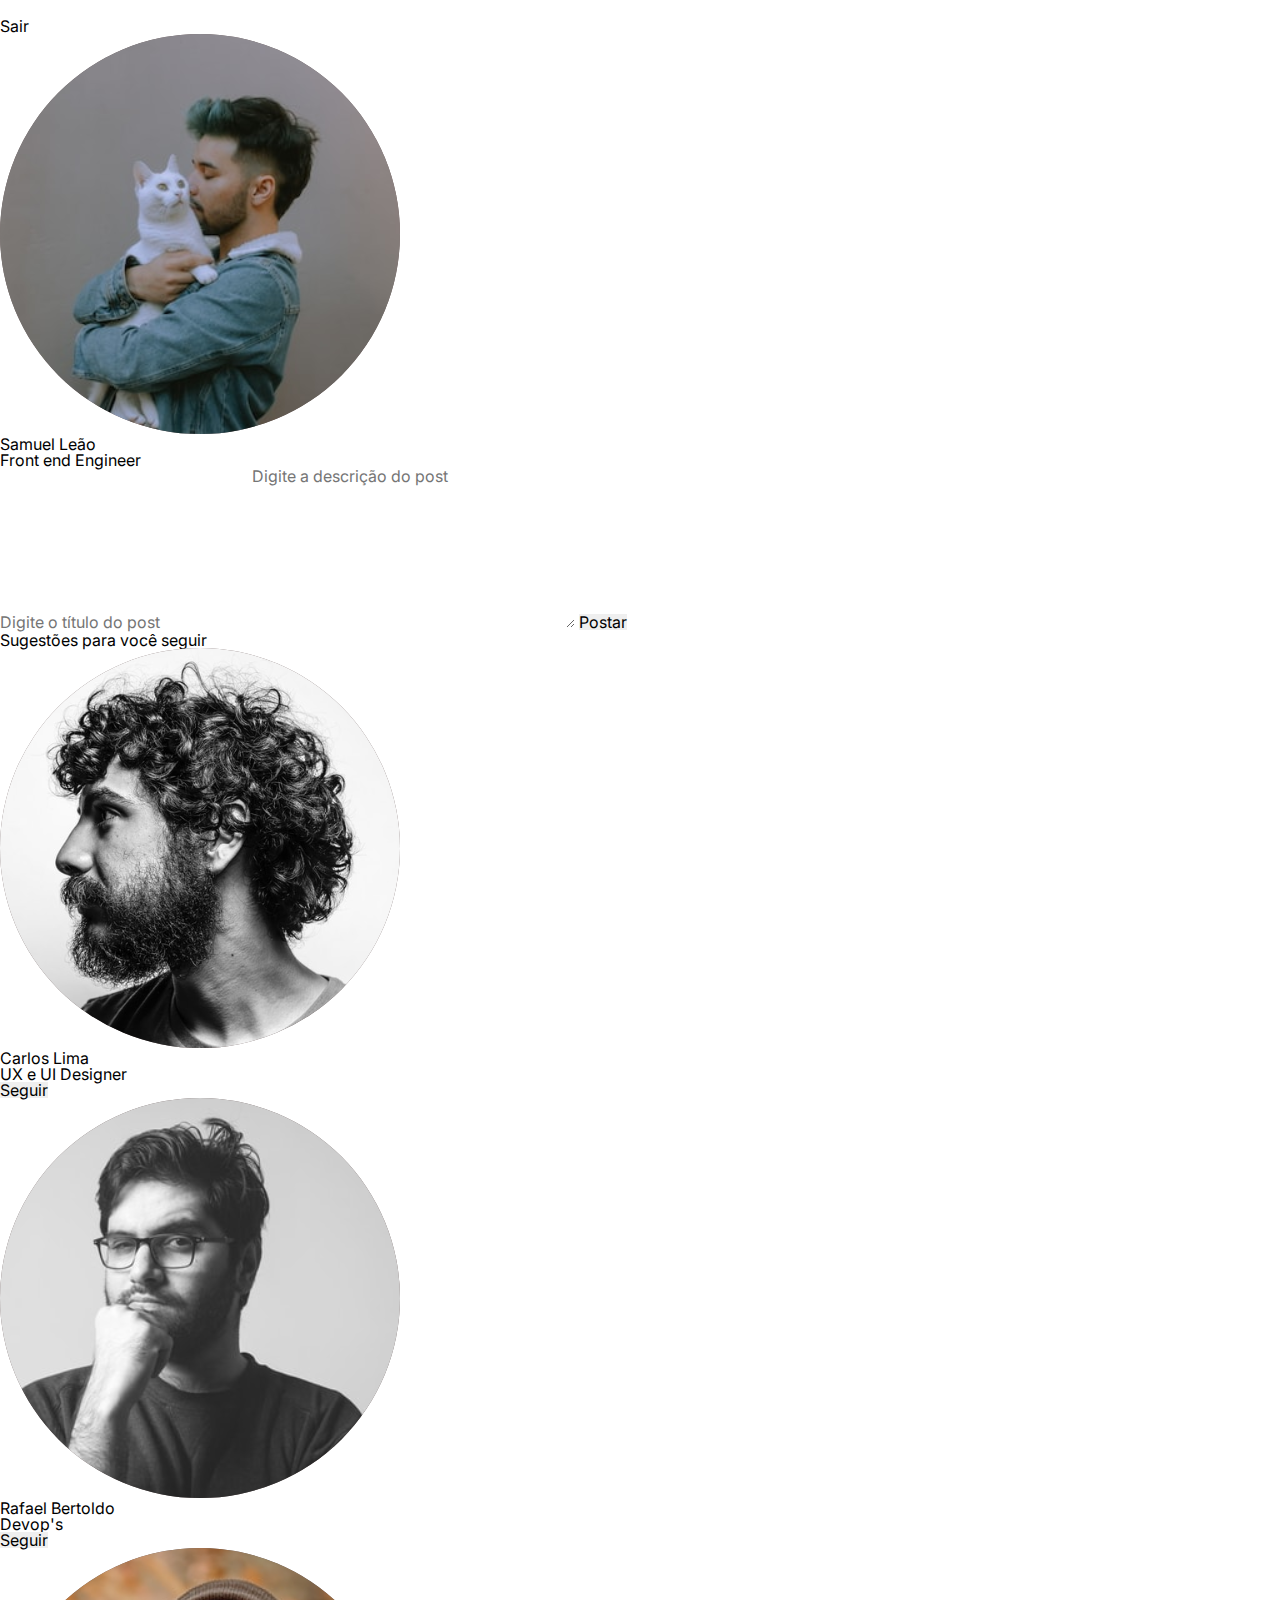
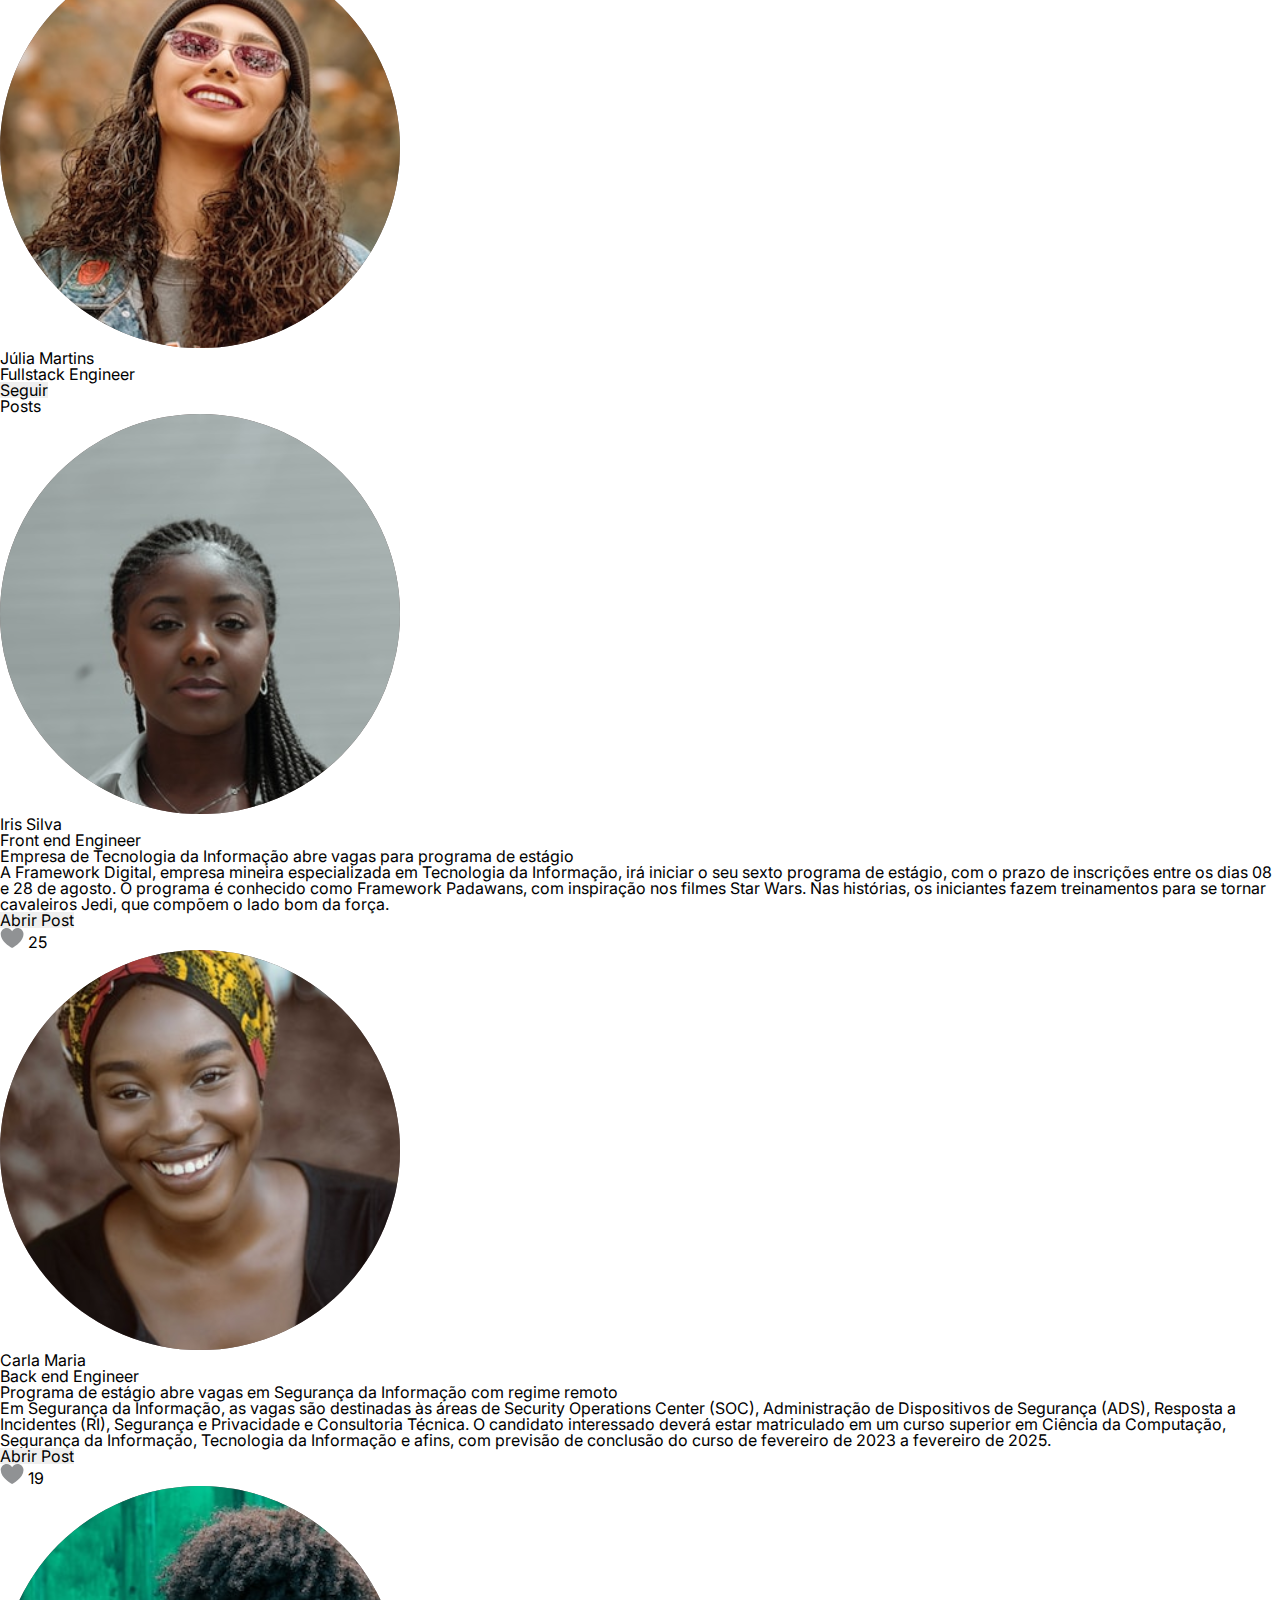
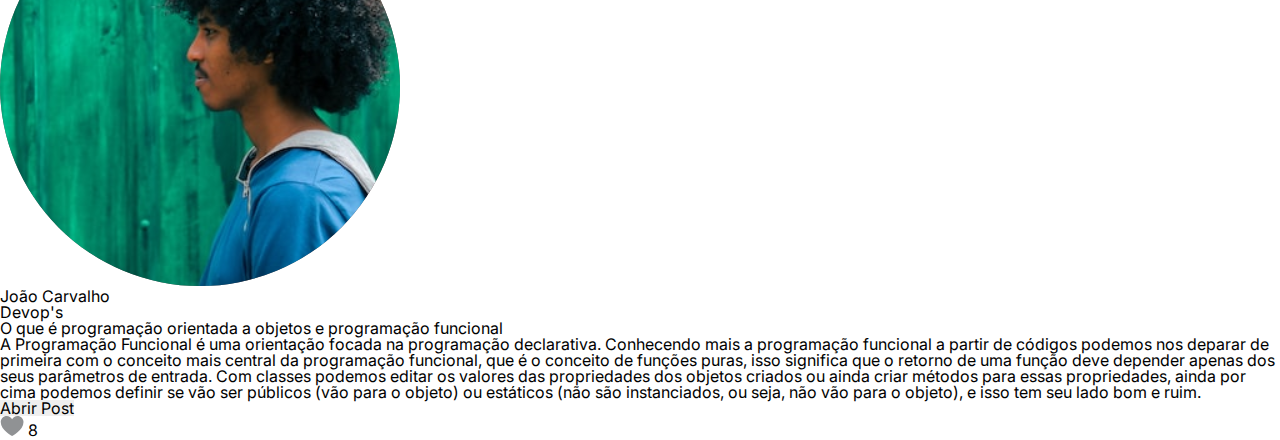
==== index.html @ a4822a01 "Initial commit" ====
<!DOCTYPE html>
<html lang="en">
  <head>
    <meta charset="UTF-8" />
    <meta http-equiv="X-UA-Compatible" content="IE=edge" />
    <meta name="viewport" content="width=device-width, initial-scale=1.0" />

    <!-- CSS -->
    <link rel="stylesheet" href="./src/styles/reset.css" />
    <link rel="stylesheet" href="./src/styles/index.css" />

    <!-- FONTE -->
    <link rel="preconnect" href="https://fonts.googleapis.com" />
    <link rel="preconnect" href="https://fonts.gstatic.com" crossorigin />
    <link
      href="https://fonts.googleapis.com/css2?family=Inter:wght@100;200;300;400;500;600;700;800;900&display=swap"
      rel="stylesheet"
    />

    <title>Criando rede social</title>
  </head>
  <body>
    <!-- HEADER -->
    <header>
      <img src="./src/assets/img/logo.svg" alt="" />
      <p>Sair</p>
    </header>

    <!-- CONTEÚDO PRINCIPAL -->
    <main>
      <!-- ÁREA 1 (CRIAÇÃO DE POST E SUGESTÕES)-->
      <section>
        <!-- CRIAÇÃO DE UM NOVO POST -->
        <section>
          <div>
            <img src="./src/assets/img/user1.svg" alt="Samuel" />
            <div>
              <h2>Samuel Leão</h2>
              <p>Front end Engineer</p>
            </div>
          </div>

          <!-- FORM DE CRIAÇÃO DE UM NOVO POST -->
          <form>
            <input
              type="text"
              placeholder="Digite o título do post"
              required=""
            />
            <textarea
              placeholder="Digite a descrição do post"
              name=""
              id=""
              cols="30"
              rows="10"
              required=""
            ></textarea>
            <button type="submit">Postar</button>
          </form>
        </section>

        <!-- SUGESTÕES PARA SEGUIR -->
        <section>
          <h2>Sugestões para você seguir</h2>
          <ul>
            <!-- SUGESTÃO 1 -->
            <li>
              <div>
                <img src="./src/assets/img/user2.svg" alt="Carlos Lima" />
                <div>
                  <h2>Carlos Lima</h2>
                  <p>UX e UI Designer</p>
                </div>
              </div>
              <button>Seguir</button>
            </li>
            <!-- SUGESTÃO 2 -->
            <li>
              <div>
                <img src="./src/assets/img/user3.svg" alt="Rafael Bertoldo" />
                <div>
                  <h2>Rafael Bertoldo</h2>
                  <p>Devop's</p>
                </div>
              </div>
              <button>Seguir</button>
            </li>
            <!-- SUGESTÃO 3 -->
            <li>
              <div>
                <img src="./src/assets/img/user4.svg" alt="Júlia Martins" />
                <div>
                  <h2>Júlia Martins</h2>
                  <p>Fullstack Engineer</p>
                </div>
              </div>
              <button>Seguir</button>
            </li>
          </ul>
        </section>
      </section>

      <!-- ÁREA 2 (LISTAGEM DE POSTS) -->
      <section>
        <h2>Posts</h2>
        <!-- POST 1 -->
        <article>
          <div>
            <img src="./src/assets/img/user5.svg" alt="Iris Silva" />
            <div>
              <h2>Iris Silva</h2>
              <p>Front end Engineer</p>
            </div>
          </div>
          <h2>
            Empresa de Tecnologia da Informação abre vagas para programa de
            estágio
          </h2>
          <p>
            A Framework Digital, empresa mineira especializada em Tecnologia da
            Informação, irá iniciar o seu sexto programa de estágio, com o prazo
            de inscrições entre os dias 08 e 28 de agosto. O programa é
            conhecido como Framework Padawans, com inspiração nos filmes Star
            Wars. Nas histórias, os iniciantes fazem treinamentos para se tornar
            cavaleiros Jedi, que compõem o lado bom da força.
          </p>
          <div>
            <button>Abrir Post</button>
            <div>
              <img
                src="src/assets/img/gray-heart.svg"
                alt="Empty Heart(Post not liked)"
              />
              <small>25</small>
            </div>
          </div>
        </article>

        <!-- POST 2 -->
        <article>
          <div>
            <img src="./src/assets/img/user6.svg" alt="Carla Maria" />
            <div>
              <h2>Carla Maria</h2>
              <p>Back end Engineer</p>
            </div>
          </div>
          <h2>
            Programa de estágio abre vagas em Segurança da Informação com regime
            remoto
          </h2>
          <p>
            Em Segurança da Informação, as vagas são destinadas às áreas de
            Security Operations Center (SOC), Administração de Dispositivos de
            Segurança (ADS), Resposta a Incidentes (RI), Segurança e Privacidade
            e Consultoria Técnica. O candidato interessado deverá estar
            matriculado em um curso superior em Ciência da Computação, Segurança
            da Informação, Tecnologia da Informação e afins, com previsão de
            conclusão do curso de fevereiro de 2023 a fevereiro de 2025.
          </p>
          <div>
            <button>Abrir Post</button>
            <div>
              <img
                src="src/assets/img/gray-heart.svg"
                alt="Empty Heart(Post not liked)"
              />
              <small>19</small>
            </div>
          </div>
        </article>

        <!-- POST 3 -->
        <article>
          <div>
            <img src="./src/assets/img/user7.svg" alt="João Carvalho" />
            <div>
              <h2>João Carvalho</h2>
              <p>Devop's</p>
            </div>
          </div>
          <h2>
            O que é programação orientada a objetos e programação funcional
          </h2>
          <p>
            A Programação Funcional é uma orientação focada na programação
            declarativa. Conhecendo mais a programação funcional a partir de
            códigos podemos nos deparar de primeira com o conceito mais central
            da programação funcional, que é o conceito de funções puras, isso
            significa que o retorno de uma função deve depender apenas dos seus
            parâmetros de entrada. Com classes podemos editar os valores das
            propriedades dos objetos criados ou ainda criar métodos para essas
            propriedades, ainda por cima podemos definir se vão ser públicos
            (vão para o objeto) ou estáticos (não são instanciados, ou seja, não
            vão para o objeto), e isso tem seu lado bom e ruim.
          </p>
          <div>
            <button>Abrir Post</button>
            <div>
              <img
                src="src/assets/img/gray-heart.svg"
                alt="Empty Heart(Post not liked)"
              />
              <small>8</small>
            </div>
          </div>
        </article>
      </section>
    </main>
  </body>
</html>
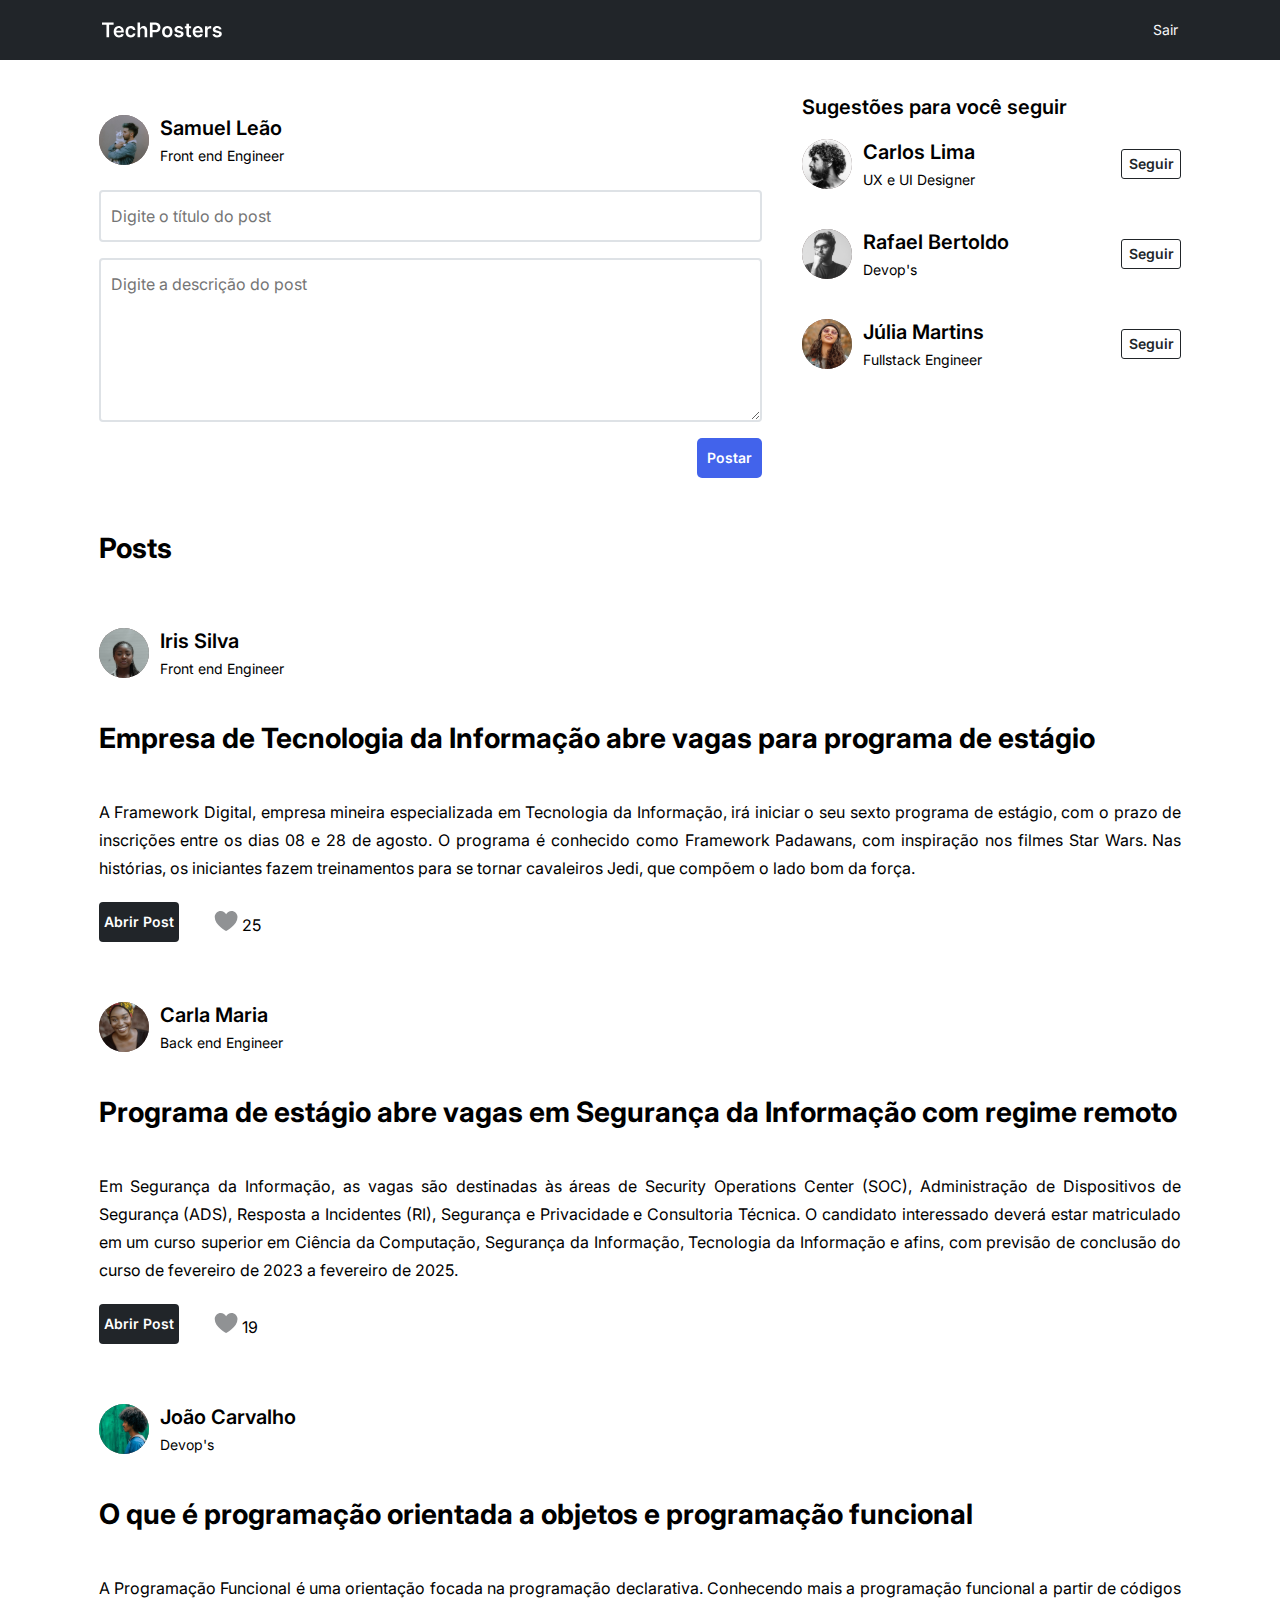
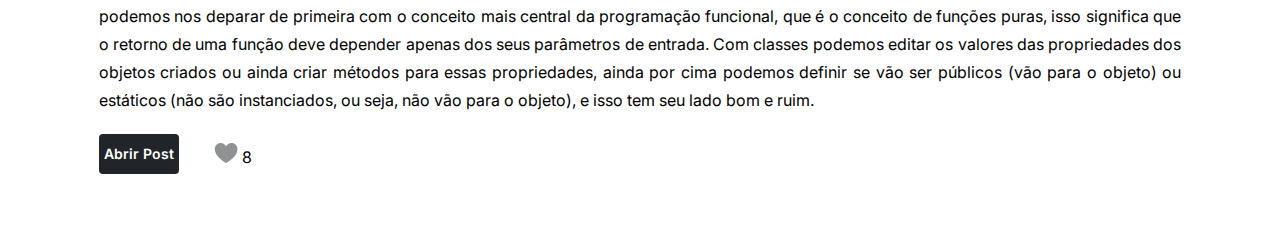
==== commit 53b8b415: "Tarefas 1, 2 e 3 terminadas" ====
--- a/index.html
+++ b/index.html
@@ -8,6 +8,9 @@
     <!-- CSS -->
     <link rel="stylesheet" href="./src/styles/reset.css" />
     <link rel="stylesheet" href="./src/styles/index.css" />
+    <link rel="stylesheet" href="src/styles/globalStyles.css">
+    <link rel="stylesheet" href="./src/styles/texts.css">
+    <link rel="stylesheet" href="/src/styles/buttons.css">
 
     <!-- FONTE -->
     <link rel="preconnect" href="https://fonts.googleapis.com" />
@@ -21,102 +24,102 @@
   </head>
   <body>
     <!-- HEADER -->
-    <header>
-      <img src="./src/assets/img/logo.svg" alt="" />
-      <p>Sair</p>
+    <header class="header__container">
+      <img class="header__logo" src="./src/assets/img/logo.svg" alt="" />
+      <p class="header__log_out text2">Sair</p>
     </header>
 
     <!-- CONTEÚDO PRINCIPAL -->
     <main>
       <!-- ÁREA 1 (CRIAÇÃO DE POST E SUGESTÕES)-->
-      <section>
+      <section class="create_post_and_suggestions__container">
         <!-- CRIAÇÃO DE UM NOVO POST -->
-        <section>
-          <div>
-            <img src="./src/assets/img/user1.svg" alt="Samuel" />
-            <div>
-              <h2>Samuel Leão</h2>
-              <p>Front end Engineer</p>
+        <section class="create_post__section">
+          <div class="profile__container">
+            <img class="profile__image" src="./src/assets/img/user1.svg" alt="Samuel" />
+            <div class="profile__informations">
+              <h2 class="title2">Samuel Leão</h2>
+              <p class="text2">Front end Engineer</p>
             </div>
           </div>
 
           <!-- FORM DE CRIAÇÃO DE UM NOVO POST -->
-          <form>
-            <input
+          <form class="create_new_post">
+            <input class="create_new_post__input text1"
               type="text"
               placeholder="Digite o título do post"
               required=""
             />
-            <textarea
+            <textarea class="create_new_post__input text1"
               placeholder="Digite a descrição do post"
               name=""
               id=""
               cols="30"
-              rows="10"
+              rows="5"
               required=""
             ></textarea>
-            <button type="submit">Postar</button>
+            <button class="create_post__button text2--bold" type="submit">Postar</button>
           </form>
         </section>
 
         <!-- SUGESTÕES PARA SEGUIR -->
-        <section>
-          <h2>Sugestões para você seguir</h2>
-          <ul>
+        <section class="suggestions__section">
+          <h2 class="suggestions__title title2">Sugestões para você seguir</h2>
+          <ul class="suggestions__list">
             <!-- SUGESTÃO 1 -->
-            <li>
-              <div>
-                <img src="./src/assets/img/user2.svg" alt="Carlos Lima" />
-                <div>
-                  <h2>Carlos Lima</h2>
-                  <p>UX e UI Designer</p>
+            <li class="suggestion__profile">
+              <div class="profile__container">
+                <img class="profile__image" src="./src/assets/img/user2.svg" alt="Carlos Lima" />
+                <div class="profile__informations">
+                  <h2 class="title2">Carlos Lima</h2>
+                  <p class="text2">UX e UI Designer</p>
                 </div>
               </div>
-              <button>Seguir</button>
+              <button class="follow__button text2--bold">Seguir</button>
             </li>
             <!-- SUGESTÃO 2 -->
-            <li>
-              <div>
-                <img src="./src/assets/img/user3.svg" alt="Rafael Bertoldo" />
-                <div>
-                  <h2>Rafael Bertoldo</h2>
-                  <p>Devop's</p>
+            <li class="suggestion__profile">
+              <div class="profile__container">
+                <img class="profile__image" src="./src/assets/img/user3.svg" alt="Rafael Bertoldo" />
+                <div class="profile__informations">
+                  <h2 class="title2">Rafael Bertoldo</h2>
+                  <p class="text2">Devop's</p>
                 </div>
               </div>
-              <button>Seguir</button>
+              <button class="follow__button text2--bold">Seguir</button>
             </li>
             <!-- SUGESTÃO 3 -->
-            <li>
-              <div>
-                <img src="./src/assets/img/user4.svg" alt="Júlia Martins" />
-                <div>
-                  <h2>Júlia Martins</h2>
-                  <p>Fullstack Engineer</p>
+            <li class="suggestion__profile">
+              <div class="profile__container">
+                <img class="profile__image" src="./src/assets/img/user4.svg" alt="Júlia Martins" />
+                <div class="profile__informations">
+                  <h2 class="title2">Júlia Martins</h2>
+                  <p class="text2">Fullstack Engineer</p>
                 </div>
               </div>
-              <button>Seguir</button>
+              <button class="follow__button text2--bold">Seguir</button>
             </li>
           </ul>
         </section>
       </section>
 
       <!-- ÁREA 2 (LISTAGEM DE POSTS) -->
-      <section>
-        <h2>Posts</h2>
+      <section class="posts__section">
+        <h2 class="posts__title title1">Posts</h2>
         <!-- POST 1 -->
-        <article>
-          <div>
-            <img src="./src/assets/img/user5.svg" alt="Iris Silva" />
-            <div>
-              <h2>Iris Silva</h2>
-              <p>Front end Engineer</p>
-            </div>
-          </div>
-          <h2>
+        <article class="post__container">
+          <div  class="profile__container">
+            <img  class="profile__image" src="./src/assets/img/user5.svg" alt="Iris Silva" />
+            <div class="profile__informations">
+              <h2 class="title2">Iris Silva</h2>
+              <p class="text2">Front end Engineer</p>
+            </div>
+          </div>
+          <h2 class="post__headline  title1">
             Empresa de Tecnologia da Informação abre vagas para programa de
             estágio
           </h2>
-          <p>
+          <p class="post__content text1">
             A Framework Digital, empresa mineira especializada em Tecnologia da
             Informação, irá iniciar o seu sexto programa de estágio, com o prazo
             de inscrições entre os dias 08 e 28 de agosto. O programa é
@@ -124,32 +127,32 @@
             Wars. Nas histórias, os iniciantes fazem treinamentos para se tornar
             cavaleiros Jedi, que compõem o lado bom da força.
           </p>
-          <div>
-            <button>Abrir Post</button>
-            <div>
-              <img
+          <div class="buttons__container">
+            <button class="open_post__button text2--bold">Abrir Post</button>
+            <div class="post__likes">
+              <img class="likes__figure"
                 src="src/assets/img/gray-heart.svg"
                 alt="Empty Heart(Post not liked)"
               />
-              <small>25</small>
+              <small class="likes__numbers">25</small>
             </div>
           </div>
         </article>
 
         <!-- POST 2 -->
-        <article>
-          <div>
-            <img src="./src/assets/img/user6.svg" alt="Carla Maria" />
-            <div>
-              <h2>Carla Maria</h2>
-              <p>Back end Engineer</p>
-            </div>
-          </div>
-          <h2>
+        <article class="post__container">
+          <div class="profile__container">
+            <img class="profile__image" src="./src/assets/img/user6.svg" alt="Carla Maria" />
+            <div class="profile__informations">
+              <h2 class="title2">Carla Maria</h2>
+              <p class="text2">Back end Engineer</p>
+            </div>
+          </div>
+          <h2 class="post__headline title1">
             Programa de estágio abre vagas em Segurança da Informação com regime
             remoto
           </h2>
-          <p>
+          <p class="post__content text1">
             Em Segurança da Informação, as vagas são destinadas às áreas de
             Security Operations Center (SOC), Administração de Dispositivos de
             Segurança (ADS), Resposta a Incidentes (RI), Segurança e Privacidade
@@ -158,31 +161,31 @@
             da Informação, Tecnologia da Informação e afins, com previsão de
             conclusão do curso de fevereiro de 2023 a fevereiro de 2025.
           </p>
-          <div>
-            <button>Abrir Post</button>
-            <div>
-              <img
+          <div class="buttons__container">
+            <button class="open_post__button text2--bold">Abrir Post</button>
+            <div class="post__likes">
+              <img class="likes__figure"
                 src="src/assets/img/gray-heart.svg"
                 alt="Empty Heart(Post not liked)"
               />
-              <small>19</small>
+              <small class="likes__numbers">19</small>
             </div>
           </div>
         </article>
 
         <!-- POST 3 -->
-        <article>
-          <div>
-            <img src="./src/assets/img/user7.svg" alt="João Carvalho" />
-            <div>
-              <h2>João Carvalho</h2>
-              <p>Devop's</p>
-            </div>
-          </div>
-          <h2>
+        <article class="post__container">
+          <div class="profile__container">
+            <img class="profile__image" src="./src/assets/img/user7.svg" alt="João Carvalho" />
+            <div class="profile__informations">
+              <h2 class="title2">João Carvalho</h2>
+              <p class="text2">Devop's</p>
+            </div>
+          </div>
+          <h2 class="post__headline title1">
             O que é programação orientada a objetos e programação funcional
           </h2>
-          <p>
+          <p class="post__content text1">
             A Programação Funcional é uma orientação focada na programação
             declarativa. Conhecendo mais a programação funcional a partir de
             códigos podemos nos deparar de primeira com o conceito mais central
@@ -194,14 +197,14 @@
             (vão para o objeto) ou estáticos (não são instanciados, ou seja, não
             vão para o objeto), e isso tem seu lado bom e ruim.
           </p>
-          <div>
-            <button>Abrir Post</button>
-            <div>
-              <img
+          <div class="buttons__container">
+            <button class="open_post__button text2--bold">Abrir Post</button>
+            <div class="post__likes">
+              <img class="likes__figure"
                 src="src/assets/img/gray-heart.svg"
                 alt="Empty Heart(Post not liked)"
               />
-              <small>8</small>
+              <small class="likes__numbers">8</small>
             </div>
           </div>
         </article>
--- a/src/styles/index.css
+++ b/src/styles/index.css
@@ -0,0 +1,132 @@
+body{
+    display: flex;
+    align-items: center;
+    flex-direction: column;
+}
+header{
+    width: 100%;
+    background-color: var(--grey1);
+    display: flex;
+    justify-content: space-between;
+    align-items: center;
+    height: 60px;
+    padding: 0 8%;
+}
+.header__log_out{
+    color: var(--grey5)
+}
+main{
+    width: 90%;
+}
+.profile__image{
+    height: 3.125rem;
+
+}
+.create_post_and_suggestions__container{
+    display: flex;
+    justify-content: space-between;
+    margin: 3%;
+}
+.posts__section{
+    margin: 3%;
+}
+.suggestions__section{
+    width: 35%;
+}
+.profile__container{
+    display: flex;
+    align-items: center;
+    margin: 20px 0px;
+}
+.profile__image{
+    margin-right: 10px;
+}
+.profile__informations{
+    height: 50px;
+    display: flex;
+    flex-direction: column;
+    justify-content: space-between;
+    padding: 1px;
+    
+}
+.suggestion__profile{
+    display: flex;
+    justify-content: space-between;
+    align-items: center;
+}
+.create_post__section{
+    width: 65%;
+    display: flex;
+    flex-direction: column;
+    padding-right: 40px;
+}
+.create_new_post{
+    width: 100%;
+    display: flex;
+    flex-direction: column;
+    align-items: end;
+    gap: 16px;
+    margin-top: 5px;
+}
+.create_new_post__input{
+    padding: 10px;
+    width: 100%;
+    color: var(--grey2);
+    border: 2px solid var(--grey4);
+    border-radius: 4px;
+}
+
+.create_new_post__input:focus{
+    border: 2px solid var(--brand-2);
+}
+.posts__section{
+    margin: 3%;
+}
+.post__container{
+    margin: 60px 0px;
+}
+.posts__title{
+    margin: 50px 0px;
+}
+.post__headline{
+    margin: 40px 0px;
+}
+.post__content{
+    text-align: justify;
+}
+.buttons__container{
+    margin: 20px 0px;
+    display: flex;
+    align-items: center;
+    gap: 35px;
+}
+@media (max-width: 1025px) {
+    .create_post_and_suggestions__container{
+        display: flex;
+        flex-direction: column;
+    }
+    .create_post__section{
+        width: 100%;
+    }
+    .suggestions__section{
+        width: 100%;
+    }
+    .suggestions__list{
+        display: flex;
+        justify-content: space-between;
+    }
+    .profile__container{
+        flex-wrap: wrap;
+    }
+    .suggestion__profile{
+        display: flex;
+        flex-direction: column;
+        align-items: start;
+    }
+}
+@media (max-width: 455px) {
+    .profile__container{
+
+        margin-bottom: 45px;
+    }
+}
--- a/src/styles/globalStyles.css
+++ b/src/styles/globalStyles.css
@@ -0,0 +1,34 @@
+:root{
+    --brand-1: #4263Eb;
+    --brand-2: #364FC7;
+
+    --grey0: #0a0c0d;
+    --grey1: #212529;
+    --grey2: #495057;
+    --grey3: #868e96;
+    --grey4: #dee2e6;
+    --grey5: #f8f9fa;
+    --grey-opacity-1: rgba(33, 37, 41, 0.5);
+    --white-fixed: #ffffff;
+
+    --like: #d7443e;
+
+    --font-weight-title1: 700;
+    --font-weight-title2: 600;
+    --font-weight-text1: 400;
+    --font-weight-text2: 400;
+    --font-weight-text3: 400;
+
+    --font-size-title1: 1.75rem;
+    --font-size-title2: 1.25rem;
+    --font-size-text1: 1rem;
+    --font-size-text2: 0.875rem;
+    --font-size-text3: 0.75rem;
+
+    --line-height-title1: 2.5rem;
+    --line-height-title2: 1.5rem;
+    --line-height-text1: 1.75rem;
+    --line-height-text2: 1rem;
+    --line-height-text3: 1rem;
+    
+}--- a/src/styles/texts.css
+++ b/src/styles/texts.css
@@ -0,0 +1,32 @@
+body {
+    font-family: 'Inter',sans-serif;
+}
+.title1{
+    font-weight: var(--font-weight-title1);
+    font-size: var(--font-size-title1);
+    line-height: var(--line-height-title1);
+}
+.title2{
+    font-weight: var(--font-weight-title2);
+    font-size: var(--font-size-title2);
+    line-height: var(--line-height-title2);
+}
+.text1{
+    font-weight: var(--font-weight-text1);
+    font-size: var(--font-size-text1);
+    line-height: var(--line-height-text1);
+}
+.text2{
+    font-weight: var(--font-weight-text2);
+    font-size: var(--font-size-text2);
+    line-height: var(--line-height-text2);
+}
+.text2--bold{
+    font-weight: 600;
+    font-size: var(--font-size-text2);
+}
+.text3{
+    font-weight: var(--font-weight-text3);
+    font-size: var(--font-size-text3);
+    line-height: var(--line-height-text3);
+}
--- a/src/styles/buttons.css
+++ b/src/styles/buttons.css
@@ -0,0 +1,43 @@
+.create_post__button{
+    background-color: var(--brand-1);
+    color: var(--white-fixed);
+    height: 40px;
+    width: 65px;
+    border-radius: 5px;
+}
+.create_post__button:hover{
+    background-color: var(--brand-2);
+    cursor: pointer;
+}
+.follow__button{
+    background-color: var(--white-fixed);
+    color: var(--grey1);
+    border: 1px solid var(--grey1);
+    height: 30px;
+    min-width: 60px;
+    max-width: 60px;
+    border-radius: 3px;
+}
+.follow__button:hover{
+    background-color: var(--white-fixed);
+    color: var(--brand-1);
+    border: 1px solid var(--brand-2);
+    cursor: pointer;
+}
+.follow__button:focus{
+    color: var(--white-fixed);
+    background-color: var(--brand-2);
+    border: 1px solid var(--brand-2);
+    cursor: pointer;
+}
+.open_post__button{
+    background-color: var(--grey1);
+    color: var(--white-fixed);
+    width: 80px;
+    height: 40px;
+    border-radius: 4px;
+}
+.open_post__button:hover{
+    background-color: var(--grey0);
+    cursor: pointer;
+}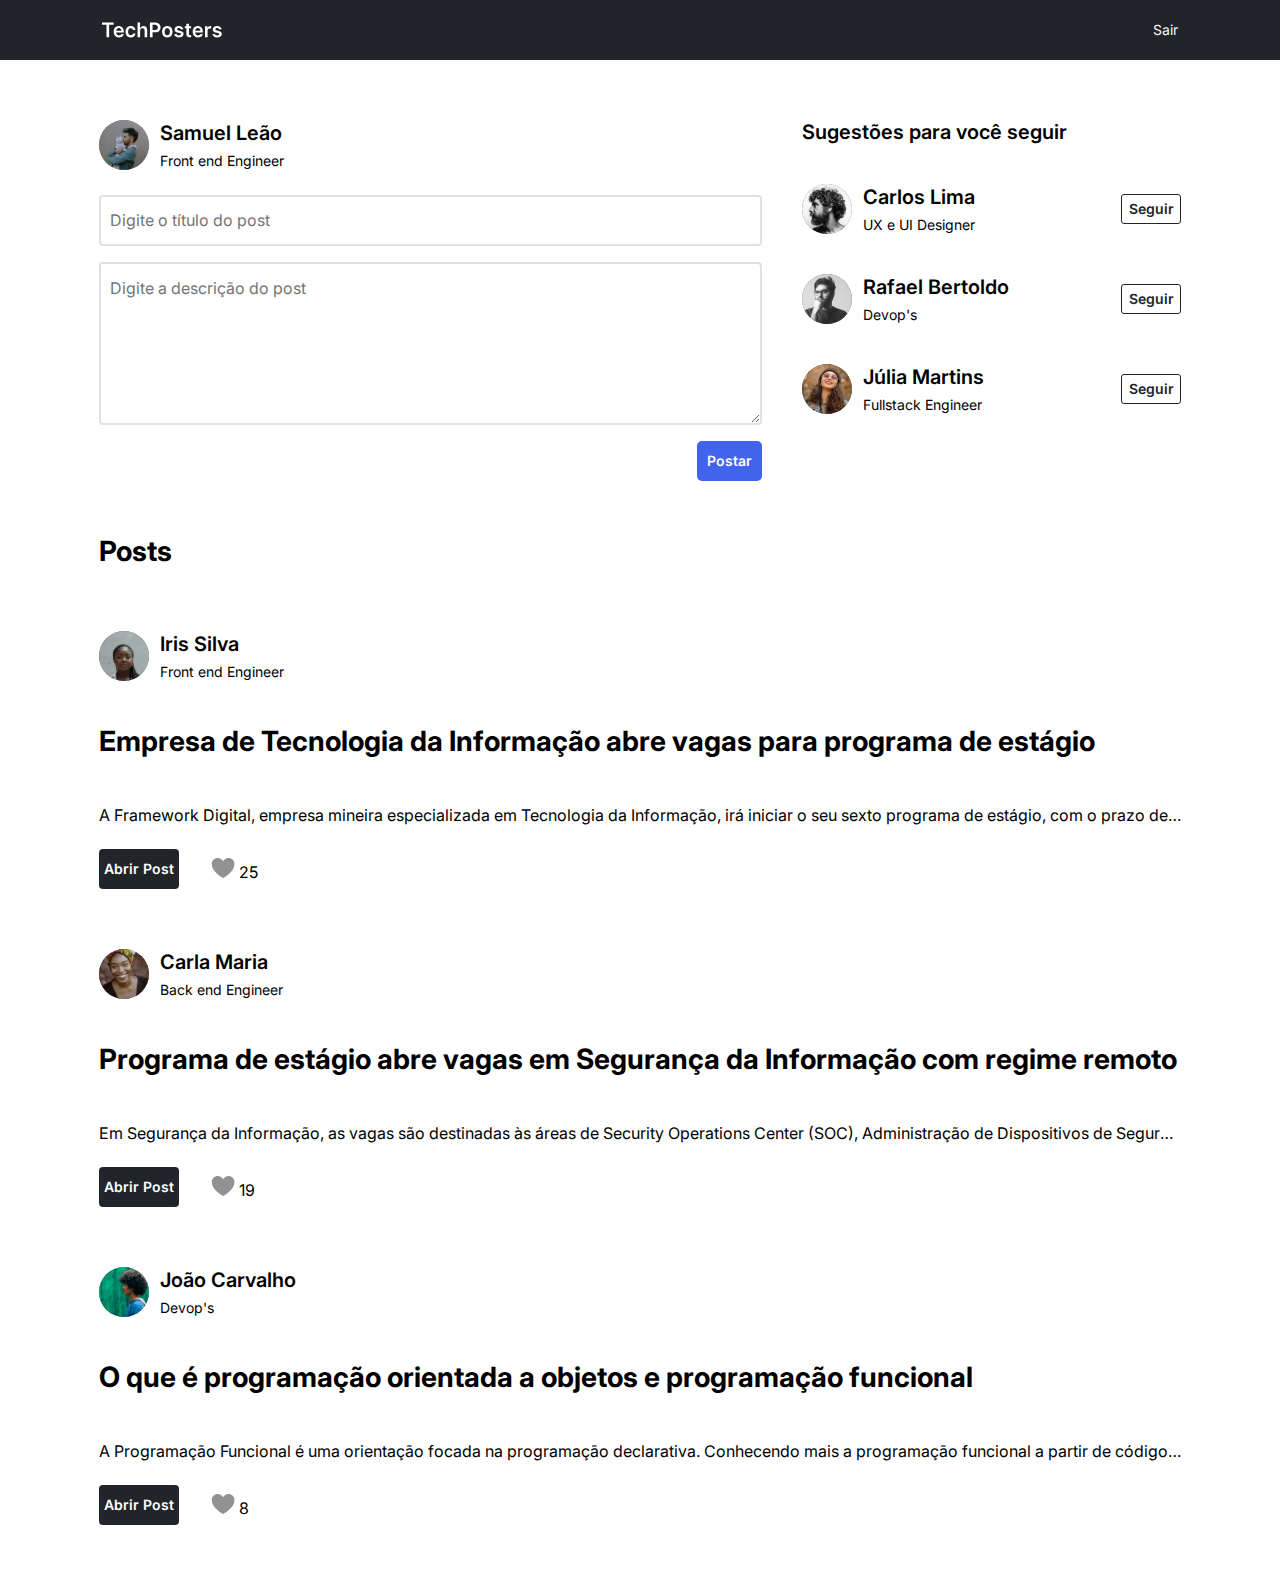
==== commit 45864f19: "Tarefas 4 e 5 concluidas" ====
--- a/index.html
+++ b/index.html
@@ -11,6 +11,11 @@
     <link rel="stylesheet" href="src/styles/globalStyles.css">
     <link rel="stylesheet" href="./src/styles/texts.css">
     <link rel="stylesheet" href="/src/styles/buttons.css">
+    <link rel="stylesheet" href="./src/styles/modal.css">
+
+    <!-- JS -->
+    <script src="./src/scripts/database.js" defer></script>
+    <script src="./src/scripts/index.js" defer></script>
 
     <!-- FONTE -->
     <link rel="preconnect" href="https://fonts.googleapis.com" />
@@ -65,41 +70,43 @@
         <!-- SUGESTÕES PARA SEGUIR -->
         <section class="suggestions__section">
           <h2 class="suggestions__title title2">Sugestões para você seguir</h2>
-          <ul class="suggestions__list">
-            <!-- SUGESTÃO 1 -->
-            <li class="suggestion__profile">
-              <div class="profile__container">
-                <img class="profile__image" src="./src/assets/img/user2.svg" alt="Carlos Lima" />
-                <div class="profile__informations">
-                  <h2 class="title2">Carlos Lima</h2>
-                  <p class="text2">UX e UI Designer</p>
+          <section class="sugestions_list__container">
+            <ul class="suggestions__list">
+              <!-- SUGESTÃO 1 -->
+              <li class="suggestion__profile">
+                <div class="profile__container">
+                  <img class="profile__image" src="./src/assets/img/user2.svg" alt="Carlos Lima" />
+                  <div class="profile__informations">
+                    <h2 class="title2">Carlos Lima</h2>
+                    <p class="text2">UX e UI Designer</p>
+                  </div>
                 </div>
-              </div>
-              <button class="follow__button text2--bold">Seguir</button>
-            </li>
-            <!-- SUGESTÃO 2 -->
-            <li class="suggestion__profile">
-              <div class="profile__container">
-                <img class="profile__image" src="./src/assets/img/user3.svg" alt="Rafael Bertoldo" />
-                <div class="profile__informations">
-                  <h2 class="title2">Rafael Bertoldo</h2>
-                  <p class="text2">Devop's</p>
+                <button class="follow__button text2--bold">Seguir</button>
+              </li>
+              <!-- SUGESTÃO 2 -->
+              <li class="suggestion__profile">
+                <div class="profile__container">
+                  <img class="profile__image" src="./src/assets/img/user3.svg" alt="Rafael Bertoldo" />
+                  <div class="profile__informations">
+                    <h2 class="title2">Rafael Bertoldo</h2>
+                    <p class="text2">Devop's</p>
+                  </div>
                 </div>
-              </div>
-              <button class="follow__button text2--bold">Seguir</button>
-            </li>
-            <!-- SUGESTÃO 3 -->
-            <li class="suggestion__profile">
-              <div class="profile__container">
-                <img class="profile__image" src="./src/assets/img/user4.svg" alt="Júlia Martins" />
-                <div class="profile__informations">
-                  <h2 class="title2">Júlia Martins</h2>
-                  <p class="text2">Fullstack Engineer</p>
+                <button class="follow__button text2--bold">Seguir</button>
+              </li>
+              <!-- SUGESTÃO 3 -->
+              <li class="suggestion__profile">
+                <div class="profile__container">
+                  <img class="profile__image" src="./src/assets/img/user4.svg" alt="Júlia Martins" />
+                  <div class="profile__informations">
+                    <h2 class="title2">Júlia Martins</h2>
+                    <p class="text2">Fullstack Engineer</p>
+                  </div>
                 </div>
-              </div>
-              <button class="follow__button text2--bold">Seguir</button>
-            </li>
-          </ul>
+                <button class="follow__button text2--bold">Seguir</button>
+              </li>
+            </ul>
+          </section>
         </section>
       </section>
 
@@ -107,28 +114,30 @@
       <section class="posts__section">
         <h2 class="posts__title title1">Posts</h2>
         <!-- POST 1 -->
-        <article class="post__container">
-          <div  class="profile__container">
-            <img  class="profile__image" src="./src/assets/img/user5.svg" alt="Iris Silva" />
-            <div class="profile__informations">
-              <h2 class="title2">Iris Silva</h2>
-              <p class="text2">Front end Engineer</p>
-            </div>
-          </div>
-          <h2 class="post__headline  title1">
-            Empresa de Tecnologia da Informação abre vagas para programa de
-            estágio
-          </h2>
-          <p class="post__content text1">
-            A Framework Digital, empresa mineira especializada em Tecnologia da
-            Informação, irá iniciar o seu sexto programa de estágio, com o prazo
-            de inscrições entre os dias 08 e 28 de agosto. O programa é
-            conhecido como Framework Padawans, com inspiração nos filmes Star
-            Wars. Nas histórias, os iniciantes fazem treinamentos para se tornar
-            cavaleiros Jedi, que compõem o lado bom da força.
-          </p>
+        <dialog class="post__modal">
+        </dialog>
+          <article class="post__container">
+            <div  class="profile__container">
+              <img  class="profile__image" src="./src/assets/img/user5.svg" alt="Iris Silva" />
+              <div class="profile__informations">
+                <h2 class="title2">Iris Silva</h2>
+                <p class="text2">Front end Engineer</p>
+              </div>
+            </div>
+            <h2 class="post__headline  title1">
+              Empresa de Tecnologia da Informação abre vagas para programa de
+              estágio
+            </h2>
+            <p class="post__content text1">
+              A Framework Digital, empresa mineira especializada em Tecnologia da
+              Informação, irá iniciar o seu sexto programa de estágio, com o prazo
+              de inscrições entre os dias 08 e 28 de agosto. O programa é
+              conhecido como Framework Padawans, com inspiração nos filmes Star
+              Wars. Nas histórias, os iniciantes fazem treinamentos para se tornar
+              cavaleiros Jedi, que compõem o lado bom da força.
+            </p>
           <div class="buttons__container">
-            <button class="open_post__button text2--bold">Abrir Post</button>
+            <button id="buttonPost1" class="open_post__button text2--bold">Abrir Post</button>
             <div class="post__likes">
               <img class="likes__figure"
                 src="src/assets/img/gray-heart.svg"
@@ -140,29 +149,29 @@
         </article>
 
         <!-- POST 2 -->
-        <article class="post__container">
-          <div class="profile__container">
-            <img class="profile__image" src="./src/assets/img/user6.svg" alt="Carla Maria" />
-            <div class="profile__informations">
-              <h2 class="title2">Carla Maria</h2>
-              <p class="text2">Back end Engineer</p>
-            </div>
-          </div>
-          <h2 class="post__headline title1">
-            Programa de estágio abre vagas em Segurança da Informação com regime
-            remoto
-          </h2>
-          <p class="post__content text1">
-            Em Segurança da Informação, as vagas são destinadas às áreas de
-            Security Operations Center (SOC), Administração de Dispositivos de
-            Segurança (ADS), Resposta a Incidentes (RI), Segurança e Privacidade
-            e Consultoria Técnica. O candidato interessado deverá estar
-            matriculado em um curso superior em Ciência da Computação, Segurança
-            da Informação, Tecnologia da Informação e afins, com previsão de
-            conclusão do curso de fevereiro de 2023 a fevereiro de 2025.
-          </p>
+          <article class="post__container">
+            <div class="profile__container">
+              <img class="profile__image" src="./src/assets/img/user6.svg" alt="Carla Maria" />
+              <div class="profile__informations">
+                <h2 class="title2">Carla Maria</h2>
+                <p class="text2">Back end Engineer</p>
+              </div>
+            </div>
+            <h2 class="post__headline title1">
+              Programa de estágio abre vagas em Segurança da Informação com regime
+              remoto
+            </h2>
+            <p class="post__content text1">
+              Em Segurança da Informação, as vagas são destinadas às áreas de
+              Security Operations Center (SOC), Administração de Dispositivos de
+              Segurança (ADS), Resposta a Incidentes (RI), Segurança e Privacidade
+              e Consultoria Técnica. O candidato interessado deverá estar
+              matriculado em um curso superior em Ciência da Computação, Segurança
+              da Informação, Tecnologia da Informação e afins, com previsão de
+              conclusão do curso de fevereiro de 2023 a fevereiro de 2025.
+            </p>
           <div class="buttons__container">
-            <button class="open_post__button text2--bold">Abrir Post</button>
+            <button id="buttonPost2" class="open_post__button text2--bold">Abrir Post</button>
             <div class="post__likes">
               <img class="likes__figure"
                 src="src/assets/img/gray-heart.svg"
@@ -174,31 +183,31 @@
         </article>
 
         <!-- POST 3 -->
-        <article class="post__container">
-          <div class="profile__container">
-            <img class="profile__image" src="./src/assets/img/user7.svg" alt="João Carvalho" />
-            <div class="profile__informations">
-              <h2 class="title2">João Carvalho</h2>
-              <p class="text2">Devop's</p>
-            </div>
-          </div>
-          <h2 class="post__headline title1">
-            O que é programação orientada a objetos e programação funcional
-          </h2>
-          <p class="post__content text1">
-            A Programação Funcional é uma orientação focada na programação
-            declarativa. Conhecendo mais a programação funcional a partir de
-            códigos podemos nos deparar de primeira com o conceito mais central
-            da programação funcional, que é o conceito de funções puras, isso
-            significa que o retorno de uma função deve depender apenas dos seus
-            parâmetros de entrada. Com classes podemos editar os valores das
-            propriedades dos objetos criados ou ainda criar métodos para essas
-            propriedades, ainda por cima podemos definir se vão ser públicos
-            (vão para o objeto) ou estáticos (não são instanciados, ou seja, não
-            vão para o objeto), e isso tem seu lado bom e ruim.
-          </p>
+          <article class="post__container">
+            <div class="profile__container">
+              <img class="profile__image" src="./src/assets/img/user7.svg" alt="João Carvalho" />
+              <div class="profile__informations">
+                <h2 class="title2">João Carvalho</h2>
+                <p class="text2">Devop's</p>
+              </div>
+            </div>
+            <h2 class="post__headline title1">
+              O que é programação orientada a objetos e programação funcional
+            </h2>
+            <p class="post__content text1">
+              A Programação Funcional é uma orientação focada na programação
+              declarativa. Conhecendo mais a programação funcional a partir de
+              códigos podemos nos deparar de primeira com o conceito mais central
+              da programação funcional, que é o conceito de funções puras, isso
+              significa que o retorno de uma função deve depender apenas dos seus
+              parâmetros de entrada. Com classes podemos editar os valores das
+              propriedades dos objetos criados ou ainda criar métodos para essas
+              propriedades, ainda por cima podemos definir se vão ser públicos
+              (vão para o objeto) ou estáticos (não são instanciados, ou seja, não
+              vão para o objeto), e isso tem seu lado bom e ruim.
+            </p>
           <div class="buttons__container">
-            <button class="open_post__button text2--bold">Abrir Post</button>
+            <button id="buttonPost3" class="open_post__button text2--bold">Abrir Post</button>
             <div class="post__likes">
               <img class="likes__figure"
                 src="src/assets/img/gray-heart.svg"
--- a/src/styles/index.css
+++ b/src/styles/index.css
@@ -9,13 +9,15 @@
     display: flex;
     justify-content: space-between;
     align-items: center;
-    height: 60px;
+    height: 3.75rem;
     padding: 0 8%;
+    position: fixed;
 }
 .header__log_out{
     color: var(--grey5)
 }
 main{
+    margin-top: 100px;
     width: 90%;
 }
 .profile__image{
@@ -25,24 +27,27 @@
 .create_post_and_suggestions__container{
     display: flex;
     justify-content: space-between;
-    margin: 3%;
+    margin: 0 3%;
 }
 .posts__section{
-    margin: 3%;
+    margin: 0 3%;
 }
 .suggestions__section{
     width: 35%;
 }
+.suggestions__title{
+    margin: 1.25rem 0;
+}
 .profile__container{
     display: flex;
     align-items: center;
-    margin: 20px 0px;
+    margin: 1.25rem 0px;
 }
 .profile__image{
-    margin-right: 10px;
+    margin-right: 0.625rem;
 }
 .profile__informations{
-    height: 50px;
+    height: 3.125rem;
     display: flex;
     flex-direction: column;
     justify-content: space-between;
@@ -58,47 +63,53 @@
     width: 65%;
     display: flex;
     flex-direction: column;
-    padding-right: 40px;
+    padding-right: 2.5rem;
 }
 .create_new_post{
     width: 100%;
     display: flex;
     flex-direction: column;
     align-items: end;
-    gap: 16px;
-    margin-top: 5px;
+    gap: 1rem;
+    margin-top: 0.3rem;
 }
 .create_new_post__input{
-    padding: 10px;
+    padding: 0.6rem;
     width: 100%;
     color: var(--grey2);
     border: 2px solid var(--grey4);
-    border-radius: 4px;
+    border-radius: 0.25rem;
 }
 
 .create_new_post__input:focus{
     border: 2px solid var(--brand-2);
 }
 .posts__section{
-    margin: 3%;
+    margin: 0 3%;
 }
 .post__container{
-    margin: 60px 0px;
+    margin: 3.75rem 0;
 }
 .posts__title{
-    margin: 50px 0px;
+    margin: 3.125rem 0;
 }
 .post__headline{
-    margin: 40px 0px;
+    margin: 2.5rem 0;
 }
 .post__content{
     text-align: justify;
 }
 .buttons__container{
-    margin: 20px 0px;
+    margin: 1.25rem 0px;
     display: flex;
     align-items: center;
-    gap: 35px;
+    gap: 2rem;
+}
+.post__content{
+    overflow: hidden;
+    white-space: nowrap;
+    text-overflow: ellipsis;
+    
 }
 @media (max-width: 1025px) {
     .create_post_and_suggestions__container{
@@ -107,13 +118,21 @@
     }
     .create_post__section{
         width: 100%;
+        padding: 0;
     }
     .suggestions__section{
         width: 100%;
+        margin-top: 2.5rem;
+    }
+    .sugestions_list__container{
+        overflow-x: auto;
     }
     .suggestions__list{
         display: flex;
         justify-content: space-between;
+        gap: 2rem;
+        min-width: 45rem;
+        margin-bottom: 1rem;
     }
     .profile__container{
         flex-wrap: wrap;
@@ -124,9 +143,4 @@
         align-items: start;
     }
 }
-@media (max-width: 455px) {
-    .profile__container{
 
-        margin-bottom: 45px;
-    }
-}
--- a/src/styles/buttons.css
+++ b/src/styles/buttons.css
@@ -40,4 +40,8 @@
 .open_post__button:hover{
     background-color: var(--grey0);
     cursor: pointer;
+}
+.close_modal__button{
+    height: 2.5rem;
+    cursor: pointer;
 }--- a/src/styles/modal.css
+++ b/src/styles/modal.css
@@ -0,0 +1,19 @@
+.post__modal{
+    margin: auto auto;
+    padding: 1rem;
+    width: 80%;
+    border-radius: 0.75rem;
+}
+.post__modal::backdrop{
+    background-color: rgba(0, 0, 0, 0.8);
+}
+.modal__container{
+    display: flex;
+}
+.modal_post__container{
+    margin: 0;
+    padding: 0;
+}
+.modal_post__headline{
+    margin-bottom: 2rem;
+}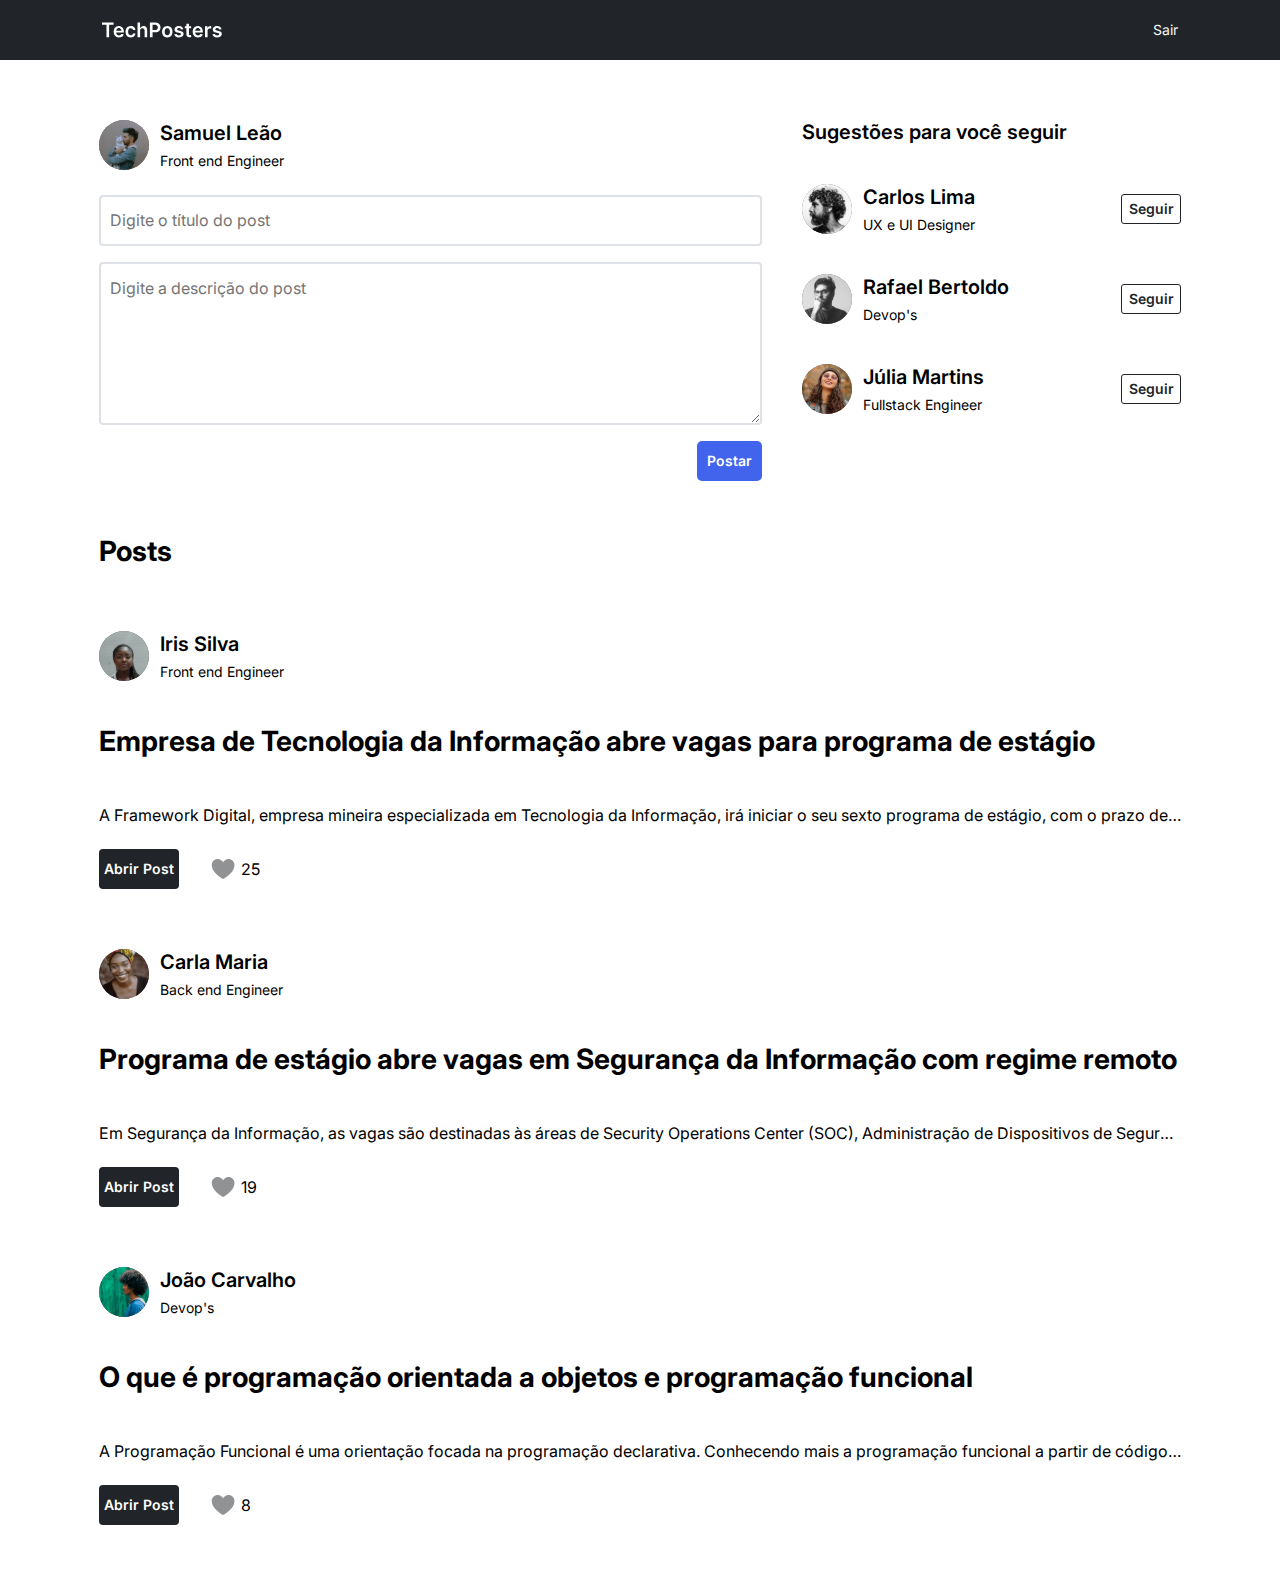
==== commit 7c43fdc7: "Pronto para entrega" ====
--- a/index.html
+++ b/index.html
@@ -36,6 +36,15 @@
 
     <!-- CONTEÚDO PRINCIPAL -->
     <main>
+      <dialog id="log_out__modal" class="modal__controller">
+        <div id="log_out__container" class="modal__container">
+          <h2 class="log_out__title">Tem certeza que desaja sair?</h2>
+          <div class="modal_buttons__container">
+            <button class="continue__button modal_log_out__button">Continuar</button>
+            <a class="log_out__button modal_log_out__button" href="./src/pages/index.html" target="_blank">Sair</a>
+          </div>
+        </div>
+      </dialog>
       <!-- ÁREA 1 (CRIAÇÃO DE POST E SUGESTÕES)-->
       <section class="create_post_and_suggestions__container">
         <!-- CRIAÇÃO DE UM NOVO POST -->
@@ -70,7 +79,7 @@
         <!-- SUGESTÕES PARA SEGUIR -->
         <section class="suggestions__section">
           <h2 class="suggestions__title title2">Sugestões para você seguir</h2>
-          <section class="sugestions_list__container">
+          <section class="suggestions_list__container">
             <ul class="suggestions__list">
               <!-- SUGESTÃO 1 -->
               <li class="suggestion__profile">
@@ -114,8 +123,6 @@
       <section class="posts__section">
         <h2 class="posts__title title1">Posts</h2>
         <!-- POST 1 -->
-        <dialog class="post__modal">
-        </dialog>
           <article class="post__container">
             <div  class="profile__container">
               <img  class="profile__image" src="./src/assets/img/user5.svg" alt="Iris Silva" />
@@ -143,7 +150,7 @@
                 src="src/assets/img/gray-heart.svg"
                 alt="Empty Heart(Post not liked)"
               />
-              <small class="likes__numbers">25</small>
+              <small class="likes__number">25</small>
             </div>
           </div>
         </article>
@@ -177,7 +184,7 @@
                 src="src/assets/img/gray-heart.svg"
                 alt="Empty Heart(Post not liked)"
               />
-              <small class="likes__numbers">19</small>
+              <small class="likes__number"">19</small>
             </div>
           </div>
         </article>
@@ -213,11 +220,13 @@
                 src="src/assets/img/gray-heart.svg"
                 alt="Empty Heart(Post not liked)"
               />
-              <small class="likes__numbers">8</small>
+              <small class="likes__number">8</small>
             </div>
           </div>
         </article>
       </section>
+      <dialog id="post__modal" class="modal__controller">
+      </dialog>
     </main>
   </body>
 </html>
--- a/src/styles/index.css
+++ b/src/styles/index.css
@@ -14,7 +14,8 @@
     position: fixed;
 }
 .header__log_out{
-    color: var(--grey5)
+    color: var(--grey5);
+    cursor: pointer;
 }
 main{
     margin-top: 100px;
@@ -111,6 +112,12 @@
     text-overflow: ellipsis;
     
 }
+.post__likes{
+    display: flex;
+    align-items: center;
+    gap: 0.4rem;
+    cursor: pointer;
+}
 @media (max-width: 1025px) {
     .create_post_and_suggestions__container{
         display: flex;
@@ -124,7 +131,7 @@
         width: 100%;
         margin-top: 2.5rem;
     }
-    .sugestions_list__container{
+    .suggestions_list__container{
         overflow-x: auto;
     }
     .suggestions__list{
--- a/src/styles/buttons.css
+++ b/src/styles/buttons.css
@@ -14,8 +14,7 @@
     color: var(--grey1);
     border: 1px solid var(--grey1);
     height: 30px;
-    min-width: 60px;
-    max-width: 60px;
+    width: 60px;
     border-radius: 3px;
 }
 .follow__button:hover{
@@ -24,10 +23,18 @@
     border: 1px solid var(--brand-2);
     cursor: pointer;
 }
-.follow__button:focus{
+.following{
     color: var(--white-fixed);
     background-color: var(--brand-2);
     border: 1px solid var(--brand-2);
+    width: 90px;
+    cursor: pointer;
+}
+.following:hover{
+    color: var(--white-fixed);
+    background-color: var(--brand-2);
+    border: 1px solid var(--brand-2);
+    width: 90px;
     cursor: pointer;
 }
 .open_post__button{
--- a/src/styles/modal.css
+++ b/src/styles/modal.css
@@ -1,14 +1,17 @@
-.post__modal{
+.modal__controller{
     margin: auto auto;
     padding: 1rem;
     width: 80%;
     border-radius: 0.75rem;
 }
-.post__modal::backdrop{
+.modal__controller::backdrop{
     background-color: rgba(0, 0, 0, 0.8);
 }
 .modal__container{
     display: flex;
+}
+.modal_profile__container{
+    margin: 0;
 }
 .modal_post__container{
     margin: 0;
@@ -16,4 +19,50 @@
 }
 .modal_post__headline{
     margin-bottom: 2rem;
+    margin-top: 1rem;
+}
+
+#log_out__modal{
+    height: 15rem;
+    width: 60%;
+}
+#log_out__container{
+    flex-direction: column;
+    align-items: center;
+    justify-content: space-around;
+    width: 100%;
+    height: 100%;
+}
+.log_out__title{
+    font-size: 2rem;
+    font-weight: bold;
+}
+.modal_buttons__container{
+    display: flex;
+    gap: 3rem;
+}
+.modal_log_out__button{
+    height: 50px;
+    width: 130px;
+    border-radius: 0.5rem;
+    cursor: pointer;
+    font-weight: bolder;
+}
+.continue__button{
+    background-color: rgba(42, 170, 42, 0.7);
+    color: white;
+}
+.continue__button:hover{
+    background-color: green;
+}
+.log_out__button{
+    background-color: rgba(245, 46, 46, 0.7);
+    color: white;
+    text-decoration: none;
+    display: flex;
+    justify-content: center;
+    align-items: center;
+}
+.log_out__button:hover{
+    background-color: rgb(228, 42, 42);
 }